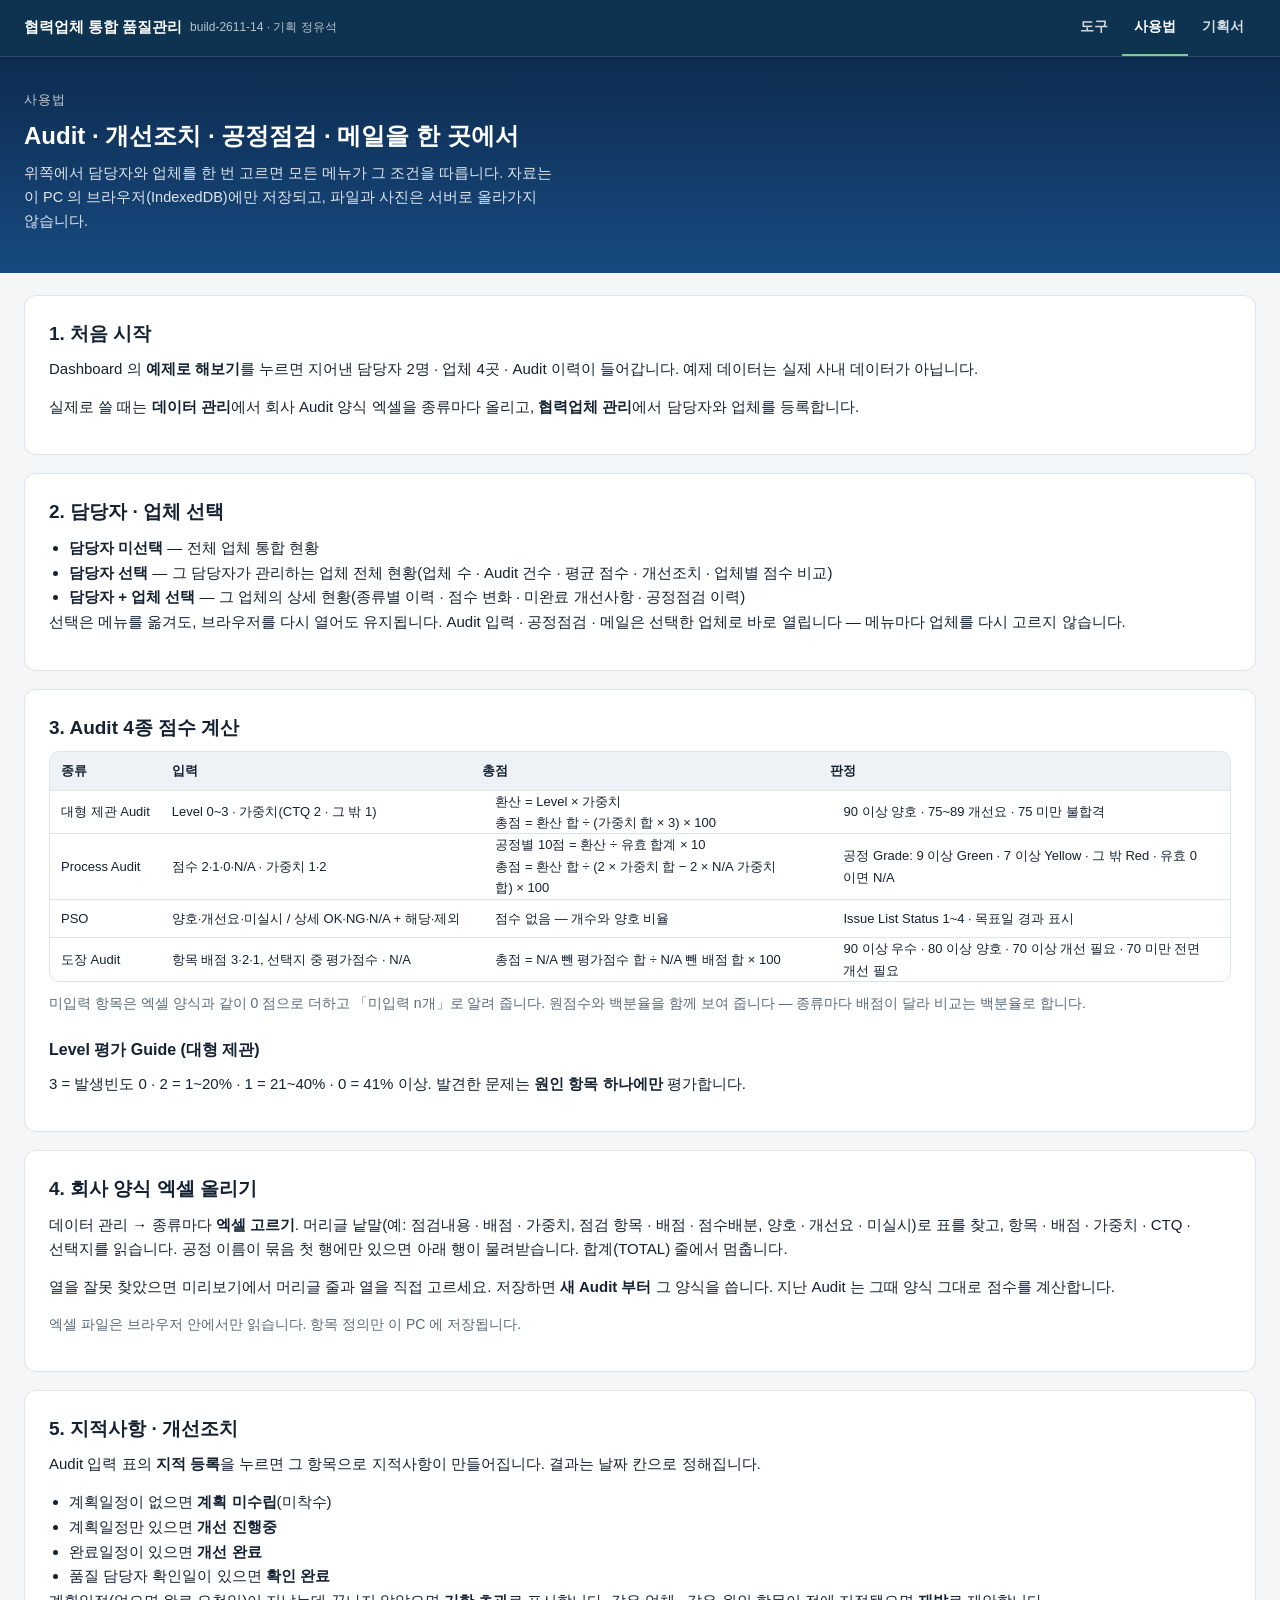
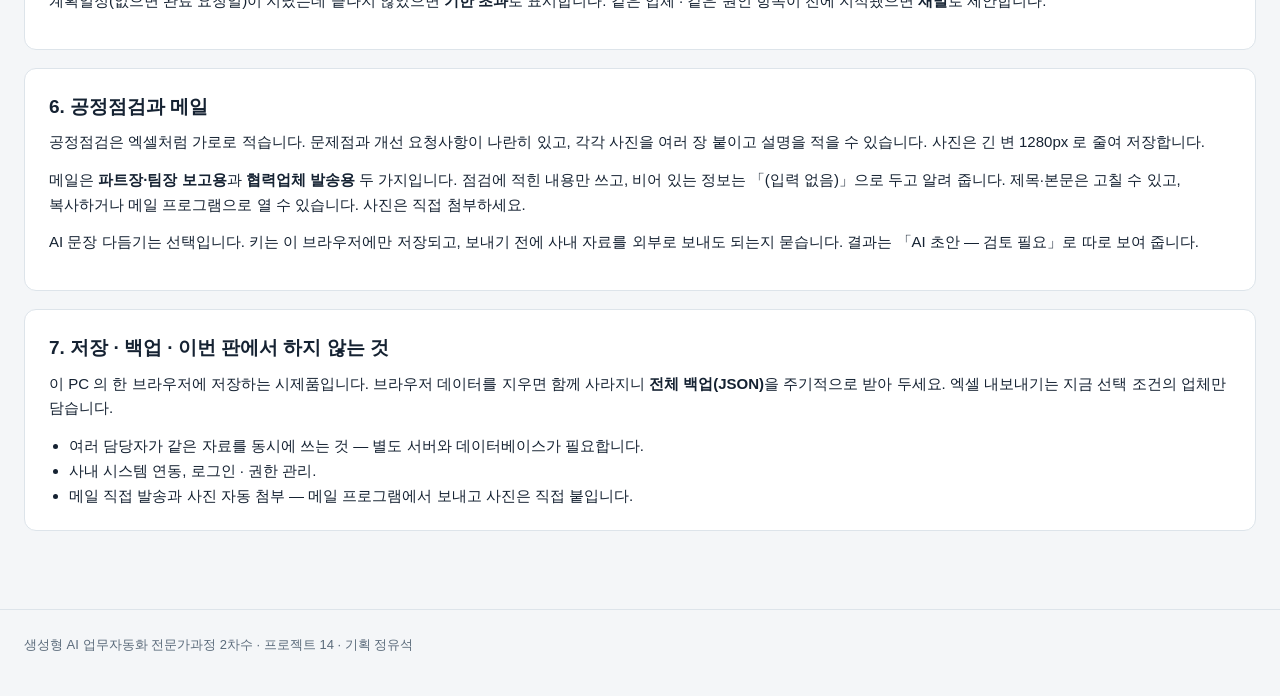
==== guide.html @ 4a18e91e "build-2611-14 임시 배포 Co-Authored-By: Claude Opus 5.5 <noreply@anthropic.com>" ====
<!DOCTYPE html>
<html lang="ko">
<head>
<meta charset="UTF-8">
<meta name="viewport" content="width=device-width, initial-scale=1.0">
<title>사용법 — 협력업체 통합 품질관리</title>
<link rel="icon" href="favicon.svg" type="image/svg+xml">
<link rel="stylesheet" href="css/style.css">
<link rel="stylesheet" href="css/app.css">
</head>
<body>
<nav class="topnav" aria-label="주요 메뉴">
  <div class="topnav-inner">
    <a class="topnav-brand" href="index.html">협력업체 통합 품질관리 <small>build-2611-14 · 기획 정유석</small></a>
    <ul class="topnav-links">
      <li><a href="index.html">도구</a></li>
      <li><a href="guide.html" class="active" aria-current="page">사용법</a></li>
      <li><a href="plan.html">기획서</a></li>
    </ul>
  </div>
</nav>
<header class="hero"><div class="wrap">
  <div class="eyebrow">사용법</div>
  <h1>Audit · 개선조치 · 공정점검 · 메일을 한 곳에서</h1>
  <p>위쪽에서 담당자와 업체를 한 번 고르면 모든 메뉴가 그 조건을 따릅니다.
  자료는 이 PC 의 브라우저(IndexedDB)에만 저장되고, 파일과 사진은 서버로 올라가지 않습니다.</p>
</div></header>
<main><div class="wrap">
<div class="card">
  <h2 style="margin-top:0">1. 처음 시작</h2>
  <p>Dashboard 의 <b>예제로 해보기</b>를 누르면 지어낸 담당자 2명 · 업체 4곳 · Audit 이력이 들어갑니다. 예제 데이터는 실제 사내 데이터가 아닙니다.</p>
  <p>실제로 쓸 때는 <b>데이터 관리</b>에서 회사 Audit 양식 엑셀을 종류마다 올리고, <b>협력업체 관리</b>에서 담당자와 업체를 등록합니다.</p>
</div>
<div class="card">
  <h2 style="margin-top:0">2. 담당자 · 업체 선택</h2>
  <ul style="margin-left:20px">
    <li><b>담당자 미선택</b> — 전체 업체 통합 현황</li>
    <li><b>담당자 선택</b> — 그 담당자가 관리하는 업체 전체 현황(업체 수 · Audit 건수 · 평균 점수 · 개선조치 · 업체별 점수 비교)</li>
    <li><b>담당자 + 업체 선택</b> — 그 업체의 상세 현황(종류별 이력 · 점수 변화 · 미완료 개선사항 · 공정점검 이력)</li>
  </ul>
  <p>선택은 메뉴를 옮겨도, 브라우저를 다시 열어도 유지됩니다. Audit 입력 · 공정점검 · 메일은 선택한 업체로 바로 열립니다 — 메뉴마다 업체를 다시 고르지 않습니다.</p>
</div>
<div class="card">
  <h2 style="margin-top:0">3. Audit 4종 점수 계산</h2>
  <div class="tablewrap"><table>
    <thead><tr><th>종류</th><th>입력</th><th>총점</th><th>판정</th></tr></thead>
    <tbody>
      <tr><td>대형 제관 Audit</td><td>Level 0~3 · 가중치(CTQ 2 · 그 밖 1)</td><td class="wrap">환산 = Level × 가중치<br>총점 = 환산 합 ÷ (가중치 합 × 3) × 100</td><td class="wrap">90 이상 양호 · 75~89 개선요 · 75 미만 불합격</td></tr>
      <tr><td>Process Audit</td><td>점수 2·1·0·N/A · 가중치 1·2</td><td class="wrap">공정별 10점 = 환산 ÷ 유효 합계 × 10<br>총점 = 환산 합 ÷ (2 × 가중치 합 − 2 × N/A 가중치 합) × 100</td><td class="wrap">공정 Grade: 9 이상 Green · 7 이상 Yellow · 그 밖 Red · 유효 0 이면 N/A</td></tr>
      <tr><td>PSO</td><td>양호·개선요·미실시 / 상세 OK·NG·N/A + 해당·제외</td><td class="wrap">점수 없음 — 개수와 양호 비율</td><td class="wrap">Issue List Status 1~4 · 목표일 경과 표시</td></tr>
      <tr><td>도장 Audit</td><td>항목 배점 3·2·1, 선택지 중 평가점수 · N/A</td><td class="wrap">총점 = N/A 뺀 평가점수 합 ÷ N/A 뺀 배점 합 × 100</td><td class="wrap">90 이상 우수 · 80 이상 양호 · 70 이상 개선 필요 · 70 미만 전면 개선 필요</td></tr>
    </tbody>
  </table></div>
  <p class="sub" style="margin-top:10px">미입력 항목은 엑셀 양식과 같이 0 점으로 더하고 「미입력 n개」로 알려 줍니다. 원점수와 백분율을 함께 보여 줍니다 — 종류마다 배점이 달라 비교는 백분율로 합니다.</p>
  <h3>Level 평가 Guide (대형 제관)</h3>
  <p>3 = 발생빈도 0 · 2 = 1~20% · 1 = 21~40% · 0 = 41% 이상. 발견한 문제는 <b>원인 항목 하나에만</b> 평가합니다.</p>
</div>
<div class="card">
  <h2 style="margin-top:0">4. 회사 양식 엑셀 올리기</h2>
  <p>데이터 관리 → 종류마다 <b>엑셀 고르기</b>. 머리글 낱말(예: 점검내용 · 배점 · 가중치, 점검 항목 · 배점 · 점수배분, 양호 · 개선요 · 미실시)로 표를 찾고,
  항목 · 배점 · 가중치 · CTQ · 선택지를 읽습니다. 공정 이름이 묶음 첫 행에만 있으면 아래 행이 물려받습니다. 합계(TOTAL) 줄에서 멈춥니다.</p>
  <p>열을 잘못 찾았으면 미리보기에서 머리글 줄과 열을 직접 고르세요. 저장하면 <b>새 Audit 부터</b> 그 양식을 씁니다. 지난 Audit 는 그때 양식 그대로 점수를 계산합니다.</p>
  <p class="sub">엑셀 파일은 브라우저 안에서만 읽습니다. 항목 정의만 이 PC 에 저장됩니다.</p>
</div>
<div class="card">
  <h2 style="margin-top:0">5. 지적사항 · 개선조치</h2>
  <p>Audit 입력 표의 <b>지적 등록</b>을 누르면 그 항목으로 지적사항이 만들어집니다. 결과는 날짜 칸으로 정해집니다.</p>
  <ul style="margin-left:20px">
    <li>계획일정이 없으면 <b>계획 미수립</b>(미착수)</li>
    <li>계획일정만 있으면 <b>개선 진행중</b></li>
    <li>완료일정이 있으면 <b>개선 완료</b></li>
    <li>품질 담당자 확인일이 있으면 <b>확인 완료</b></li>
  </ul>
  <p>계획일정(없으면 완료 요청일)이 지났는데 끝나지 않았으면 <b>기한 초과</b>로 표시합니다. 같은 업체 · 같은 원인 항목이 전에 지적됐으면 <b>재발</b>로 제안합니다.</p>
</div>
<div class="card">
  <h2 style="margin-top:0">6. 공정점검과 메일</h2>
  <p>공정점검은 엑셀처럼 가로로 적습니다. 문제점과 개선 요청사항이 나란히 있고, 각각 사진을 여러 장 붙이고 설명을 적을 수 있습니다. 사진은 긴 변 1280px 로 줄여 저장합니다.</p>
  <p>메일은 <b>파트장·팀장 보고용</b>과 <b>협력업체 발송용</b> 두 가지입니다. 점검에 적힌 내용만 쓰고, 비어 있는 정보는 「(입력 없음)」으로 두고 알려 줍니다.
  제목·본문은 고칠 수 있고, 복사하거나 메일 프로그램으로 열 수 있습니다. 사진은 직접 첨부하세요.</p>
  <p>AI 문장 다듬기는 선택입니다. 키는 이 브라우저에만 저장되고, 보내기 전에 사내 자료를 외부로 보내도 되는지 묻습니다. 결과는 「AI 초안 — 검토 필요」로 따로 보여 줍니다.</p>
</div>
<div class="card">
  <h2 style="margin-top:0">7. 저장 · 백업 · 이번 판에서 하지 않는 것</h2>
  <p>이 PC 의 한 브라우저에 저장하는 시제품입니다. 브라우저 데이터를 지우면 함께 사라지니 <b>전체 백업(JSON)</b>을 주기적으로 받아 두세요. 엑셀 내보내기는 지금 선택 조건의 업체만 담습니다.</p>
  <ul style="margin-left:20px">
    <li>여러 담당자가 같은 자료를 동시에 쓰는 것 — 별도 서버와 데이터베이스가 필요합니다.</li>
    <li>사내 시스템 연동, 로그인 · 권한 관리.</li>
    <li>메일 직접 발송과 사진 자동 첨부 — 메일 프로그램에서 보내고 사진은 직접 붙입니다.</li>
  </ul>
</div>
</div></main>
<footer><div class="wrap">생성형 AI 업무자동화 전문가과정 2차수 · 프로젝트 14 · 기획 정유석</div></footer>
</body>
</html>
---- css/style.css ----
:root{
  --bg:#f4f6f8; --card:#fff; --ink:#152232; --sub:#5b6b7b; --line:#dde4ea;
  --brand:#154b6e; --brand-deep:#0d3350; --accent:#0b6e99;
  --ok:#0a6045; --warn:#7a4f00; --danger:#c8341f;
  --wrap:1320px; --pad:24px;
}
@media (max-width:640px){ :root{ --pad:16px; } }
*{box-sizing:border-box; margin:0; padding:0;}
html,body{background:var(--bg); color:var(--ink);
  font-family:"Pretendard","Apple SD Gothic Neo","Malgun Gothic",sans-serif;}
body{font-size:15px; line-height:1.65; word-break:keep-all; overflow-wrap:break-word;}

/* 상단 바는 고정 — 표를 아래로 훑는 동안에도 조작부가 보여야 한다.
   sticky 가 아니라 fixed 다: 조상에 overflow 가 걸리면 sticky 는 조용히 죽는다. */
.topnav{position:fixed; top:0; left:0; right:0; z-index:40;
  background:var(--brand-deep); border-bottom:1px solid rgba(255,255,255,.12);}
.topnav-inner{display:flex; align-items:center; justify-content:space-between;
  gap:20px; max-width:var(--wrap); margin:0 auto; padding:0 var(--pad); min-height:56px;}
.topnav-brand{display:flex; align-items:center; min-height:56px; color:#fff;
  font-weight:750; font-size:14.5px; text-decoration:none; white-space:nowrap;}
.topnav-brand small{font-weight:400; opacity:.7; font-size:12px; margin-left:8px;}
.topnav-links{display:flex; align-items:center; gap:2px; list-style:none; margin:0; padding:0;
  overflow-x:auto; scrollbar-width:none;}
.topnav-links::-webkit-scrollbar{display:none;}
.topnav-links a{display:flex; align-items:center; min-height:56px; padding:0 12px;
  color:rgba(255,255,255,.82); text-decoration:none; font-size:13.5px; font-weight:600;
  white-space:nowrap; border-bottom:2px solid transparent;}
.topnav-links a:hover{color:#fff;}
.topnav-links a.active{color:#fff; border-bottom-color:#7ec8a0;}
@media (max-width:860px){
  .topnav-inner{gap:10px; padding:0 14px; min-height:52px;}
  .topnav-brand{min-height:52px; font-size:13.5px;} .topnav-brand small{display:none;}
  .topnav-links a{min-height:52px; padding:0 9px; font-size:13px;}
}

.hero{background:linear-gradient(180deg,var(--brand-deep),var(--brand)); color:#fff;
  padding:52px 0 38px; margin-top:56px;}
@media (max-width:860px){ .hero{margin-top:52px; padding:38px 0 28px;} }
.hero .eyebrow{font-size:12.5px; letter-spacing:.08em; opacity:.75; margin-bottom:9px;}
.hero h1{font-size:27px; line-height:1.3; font-weight:750; margin-bottom:11px;}
.hero p{max-width:66ch; color:rgba(255,255,255,.86); font-size:14.5px;}
main{padding:34px 0 60px;}
.wrap{max-width:var(--wrap); margin:0 auto; padding:0 var(--pad);}

h2{font-size:19px; font-weight:700; margin:32px 0 8px;}
main > .wrap > :first-child{margin-top:0;}
p{margin:0 0 13px;} .sub{color:var(--sub); font-size:14px;}
code{font-family:ui-monospace,SFMono-Regular,Menlo,monospace; font-size:.92em;
  background:#eef2f6; border-radius:4px; padding:1px 5px;}

.card{background:var(--card); border:1px solid var(--line); border-radius:12px;
  padding:22px 24px; margin-bottom:18px;}
.drop{display:block; border:2px dashed #93a7bd; border-radius:12px; background:#fbfdff;
  padding:30px 20px; text-align:center; cursor:pointer; transition:border-color .15s,background .15s;}
.drop:hover,.drop.over{border-color:var(--accent); background:#f0f8fc;}
.drop b{display:block; font-size:15.5px; margin-bottom:5px;}
.drop span{color:var(--sub); font-size:13.5px;}
input[type=file]{display:none;}

.btn{display:inline-flex; align-items:center; justify-content:center; gap:6px;
  min-height:42px; padding:0 18px; border-radius:9px; border:1px solid var(--line);
  background:#fff; color:var(--ink); font-size:14px; font-weight:650; cursor:pointer;}
.btn:hover{border-color:#9fb2c4;}
.btn.primary{background:var(--brand); border-color:var(--brand); color:#fff;}
.btn.primary:hover{background:var(--brand-deep);}
.btn.green{background:var(--ok); border-color:var(--ok); color:#fff;}
.btn:disabled{opacity:.45; cursor:not-allowed;}
.btnrow{display:flex; flex-wrap:wrap; gap:8px; margin-top:14px;}

.note{border-left:4px solid var(--accent); background:#eef6fa; color:#0b3a4f;
  padding:13px 15px; border-radius:8px; font-size:14px; margin:14px 0;}
.warn{border-left:4px solid var(--danger); background:#fdeae7; color:#7a1a0c;
  padding:13px 15px; border-radius:8px; font-size:14px; margin:14px 0;}
.ok{border-left:4px solid var(--ok); background:#e9f6f0; color:#08422a;
  padding:13px 15px; border-radius:8px; font-size:14px; margin:14px 0;}

.tablewrap{overflow-x:auto; border:1px solid var(--line); border-radius:10px; background:#fff; max-height:70vh;}
table{border-collapse:collapse; width:100%; font-size:13px;}
th,td{border-bottom:1px solid var(--line); padding:8px 11px; text-align:left; white-space:nowrap;}
th{background:#eef2f6; font-weight:700; position:sticky; top:0; z-index:1;}
tr:last-child td{border-bottom:0;}
td.num{text-align:right; font-variant-numeric:tabular-nums;}
td.mono{font-family:ui-monospace,SFMono-Regular,Menlo,monospace;}
tr.flag td{background:#fdf3f1;}
/* 계산으로 채운 값은 문서에 적혀 있던 값과 **신뢰도가 다르다.**
   같은 모양으로 두면 사람이 구분하지 못한 채 그대로 믿게 된다. */
td .calc{display:inline-block; margin-left:5px; font-size:10.5px; font-weight:700;
  color:#0b3a4f; background:#dceaf3; border-radius:4px; padding:1px 5px; vertical-align:middle;}
.rev{color:var(--danger); font-weight:650; white-space:normal; min-width:240px;}

.filelist{margin:13px 0 0; padding:0; list-style:none; font-size:13.5px;}
.filelist li{padding:6px 0; border-bottom:1px solid var(--line); color:var(--sub);
  display:flex; justify-content:space-between; gap:10px;}
.filelist li:last-child{border-bottom:0;}
.stats{display:flex; flex-wrap:wrap; gap:10px; margin:14px 0 0;}
.stat{background:#eef2f6; border-radius:9px; padding:9px 14px; font-size:13.5px;}
.stat b{font-size:17px; display:block; font-variant-numeric:tabular-nums;}
footer{border-top:1px solid var(--line); padding:24px 0 40px; color:var(--sub); font-size:13px;}
---- css/app.css ----
/* 이 앱 전용 — 공통 style.css 뒤에 읽는다 */
[hidden]{display:none !important;}
:root{ --navy:#0d2b4e; --blue:#1d5fa8; --blue-l:#e8f0fa; }
.hero{padding:34px 0 26px; background:linear-gradient(180deg,var(--navy),#174a80);}
.hero h1{font-size:24px;}
h3{font-size:16px; font-weight:700; margin:22px 0 8px;}
h3 small{font-weight:400; font-size:12.5px; margin-left:6px; color:var(--sub);}
.btn.sm{min-height:34px; padding:0 12px; font-size:13px;}
.btn.xs{min-height:28px; padding:0 9px; font-size:12px; border-radius:7px;}
.btn.danger{color:var(--danger); border-color:#efc4bc;}
.btn.on{background:var(--blue); border-color:var(--blue); color:#fff;}
.btnrow.tight{margin-top:0; margin-bottom:8px;}
main{padding-top:22px;}

/* 사이드바 + 본문 */
.app{display:grid; grid-template-columns:220px minmax(0,1fr); gap:18px; align-items:start;}
.side{position:sticky; top:72px; background:var(--navy); border-radius:12px; padding:10px 8px 12px; color:#fff;}
.side ul{list-style:none;}
.side a{display:block; color:rgba(255,255,255,.84); text-decoration:none; padding:8px 12px; border-radius:8px; font-size:14px; font-weight:600;}
.side a.sub{padding-left:24px; font-weight:500; font-size:13.5px;}
.side a:hover{background:rgba(255,255,255,.08); color:#fff;}
.side a.active{background:#fff; color:var(--navy);}
.side .grp{font-size:12px; opacity:.6; padding:10px 12px 2px;}
.side-note{font-size:12px; opacity:.7; padding:12px 10px 0; margin:0; line-height:1.5;}
@media (max-width:900px){
  .app{grid-template-columns:minmax(0,1fr);}
  .side{position:static; padding:6px;}
  .side ul{display:flex; overflow-x:auto; gap:2px; scrollbar-width:thin;}
  .side a,.side a.sub{white-space:nowrap; padding:8px 10px; font-size:13px;}
  .side .grp,.side-note{display:none;}
}
.panel{min-width:0;}
.selbar{display:flex; flex-wrap:wrap; align-items:flex-end; gap:10px 14px; background:#fff; border:1px solid var(--line); border-left:5px solid var(--blue);
  border-radius:12px; padding:12px 16px; margin-bottom:14px;}
.selbar label{display:flex; flex-direction:column; gap:3px; font-size:12.5px; color:var(--sub); min-width:0;}
.selbar select{font:inherit; font-size:14px; padding:6px 8px; border:1px solid var(--line); border-radius:7px; min-width:170px; max-width:100%;}
.mode{align-self:center; font-size:13px; font-weight:700; color:var(--blue); background:var(--blue-l); border-radius:20px; padding:4px 12px;}
.saved{align-self:center; margin-left:auto; font-size:12px; color:var(--sub);}
@media (max-width:640px){ .selbar select{min-width:0; width:100%;} .selbar label{flex:1 1 140px;} .saved{margin-left:0;} }

.card h2:first-child{margin-top:0;}
.head{display:flex; flex-wrap:wrap; align-items:center; justify-content:space-between; gap:8px 12px; margin-bottom:6px;}
.head h2{margin:0;}
.stats{display:grid; grid-template-columns:repeat(auto-fill,minmax(min(140px,100%),1fr)); gap:10px;}
.stat.bad b{color:var(--danger);} .stat.good b{color:var(--ok);}
.stat small{color:var(--sub); font-size:12px;}

/* 판정 꼬리표 */
.tag{display:inline-block; font-size:12px; font-weight:700; border-radius:5px; padding:1px 7px; white-space:nowrap; background:#eef2f6; color:#33475b;}
.tag.ok{background:#dcefe5; color:#08422a;}
/* 공통 style.css 의 .ok · .warn 알림 상자 규칙(왼쪽 띠 · 여백)이 꼬리표에 묻지 않게 */
.tag.ok,.tag.bad{border-left:0; margin:0; padding:1px 7px; border-radius:5px; font-size:12px;} .tag.mid{background:#fdf0d5; color:#6b4500;} .tag.bad{background:#fbdcd5; color:#7a1a0c;}
.tag.blue{background:var(--blue-l); color:#123f73;}
.tag.calc{background:#dceaf3; color:#0b3a4f; font-size:10.5px;}
.up{color:var(--ok); font-weight:700;} .down{color:var(--danger); font-weight:700;}

/* 표 */
.tablewrap{margin-top:6px;}
td.wrap,th.wrap{white-space:normal; min-width:200px;}
td.wide{white-space:normal; min-width:260px;}
td.num,th.num{text-align:right; font-variant-numeric:tabular-nums;}
tr.click{cursor:pointer;} tr.click:hover td{background:#f2f7fb;} tr.sel td{background:#e6effa;}
tr.over td{background:#fdf3f1;}
td.rep{color:#9aa9b8;}
table input,table select,table textarea{font:inherit; font-size:13px; border:1px solid var(--line); border-radius:6px; padding:4px 6px; background:#fff; max-width:100%;}
table textarea{width:100%; min-width:150px; min-height:52px; resize:vertical;}
table input[type=text]{min-width:120px;}
.form{display:grid; grid-template-columns:repeat(auto-fill,minmax(min(200px,100%),1fr)); gap:10px 14px; align-items:end; margin:10px 0;}
.form label{display:flex; flex-direction:column; gap:4px; font-size:13px; color:var(--sub); min-width:0;}
.form input,.form select,.form textarea{font:inherit; font-size:14px; padding:6px 8px; border:1px solid var(--line); border-radius:7px; background:#fff; width:100%;}
.form .span2{grid-column:span 2;} .form .full{grid-column:1/-1;}
@media (max-width:640px){ .form .span2{grid-column:1/-1;} }
textarea.big{width:100%; min-height:90px; font:inherit; font-size:14px; padding:8px 10px; border:1px solid var(--line); border-radius:8px; resize:vertical;}
textarea.mail{min-height:380px; font-family:ui-monospace,SFMono-Regular,Menlo,monospace; font-size:13px; line-height:1.55;}

/* Audit 입력 */
.edit-grid{display:grid; grid-template-columns:minmax(0,1fr) 300px; gap:16px; align-items:start;}
@media (max-width:1100px){ .edit-grid{grid-template-columns:minmax(0,1fr);} }
.sumbox{position:sticky; top:72px; border:1px solid var(--line); border-radius:12px; padding:14px 16px; background:#fbfdff;}
@media (max-width:1100px){ .sumbox{position:static;} }
.sumbox .big{font-size:30px; font-weight:800; font-variant-numeric:tabular-nums; line-height:1.2;}
.sumbox .row{display:flex; justify-content:space-between; gap:8px; font-size:13.5px; padding:3px 0; border-bottom:1px dashed var(--line);}
.guide{font-size:13px;} .guide td,.guide th{padding:5px 9px;}
.ctq{display:inline-block; font-size:10.5px; font-weight:800; color:#fff; background:var(--blue); border-radius:4px; padding:0 5px; margin-left:4px;}

/* 사진 */
.photos{display:flex; flex-wrap:wrap; gap:6px; min-width:170px; align-items:flex-start;}
.ph{width:84px; display:flex; flex-direction:column; gap:3px; position:relative;}
.ph img{width:84px; height:60px; object-fit:cover; border-radius:6px; border:1px solid var(--line); background:#f4f6f8; cursor:zoom-in;}
.ph input{width:84px; min-width:0 !important; font-size:11.5px; padding:2px 4px;}
.ph .x{position:absolute; top:-6px; right:-6px; width:20px; height:20px; border-radius:50%; border:0; background:#c8341f; color:#fff; font-size:12px; line-height:20px; cursor:pointer; padding:0;}
.addph{display:inline-flex; align-items:center; justify-content:center; width:84px; height:60px; border:1.5px dashed #93a7bd; border-radius:6px; font-size:12px; color:var(--sub); cursor:pointer; background:#fbfdff;}
.insp td{vertical-align:top;}
.insp td.pair{background:#fbfcfe;}
.zoom{position:fixed; inset:0; background:rgba(10,20,35,.82); z-index:80; display:flex; align-items:center; justify-content:center; padding:20px; cursor:zoom-out;}
.zoom img{max-width:100%; max-height:100%; border-radius:8px; background:#fff;}

/* 그래프 */
.chart svg{width:100%; height:auto; display:block; background:#fff; border:1px solid var(--line); border-radius:10px;}
.charts{display:grid; gap:14px 18px; grid-template-columns:repeat(auto-fit,minmax(min(420px,100%),1fr));}
.charts > div{min-width:0;}
svg .grid{stroke:#e6ebf0;} svg .ax{font-size:11px; fill:#5b6b7b;} svg .axt{font-size:12px; fill:#152232;}
svg .ref{stroke:#c8341f; stroke-dasharray:5 4; stroke-width:1.2;} svg .ref.g{stroke:#0a6045;}
svg polyline{fill:none; stroke-width:2.4;}
svg .kC{fill:#1d5fa8; stroke:#1d5fa8;} svg .kA{fill:#0d2b4e; stroke:#0d2b4e;} svg .kD{fill:#d9822b; stroke:#d9822b;}
svg polyline.kC,svg polyline.kA,svg polyline.kD{fill:none;}
.legend{display:flex; flex-wrap:wrap; gap:6px 14px; align-items:center; font-size:12.5px; color:var(--sub); margin-top:6px;}
.legend i{display:inline-block; width:12px; height:12px; border-radius:3px; margin-right:5px; vertical-align:-1px;}
.legend i.kC{background:#1d5fa8;} .legend i.kA{background:#0d2b4e;} .legend i.kD{background:#d9822b;}

.empty{text-align:center; padding:34px 16px;}
.empty .btnrow{justify-content:center;}
.pill{display:inline-block; font-size:12px; color:var(--sub); background:#eef2f6; border-radius:20px; padding:2px 10px; margin:2px 4px 2px 0;}
.log{list-style:none; font-size:13px; margin:6px 0;} .log li{padding:4px 0; border-bottom:1px dashed var(--line);}
.ai-box{border:1px dashed #93a7bd; border-radius:10px; padding:10px 14px; margin-top:12px; font-size:13.5px;}
.toast{position:fixed; left:50%; bottom:24px; transform:translateX(-50%); background:var(--navy); color:#fff; padding:10px 18px; border-radius:10px; font-size:14px; z-index:90; max-width:90vw;}
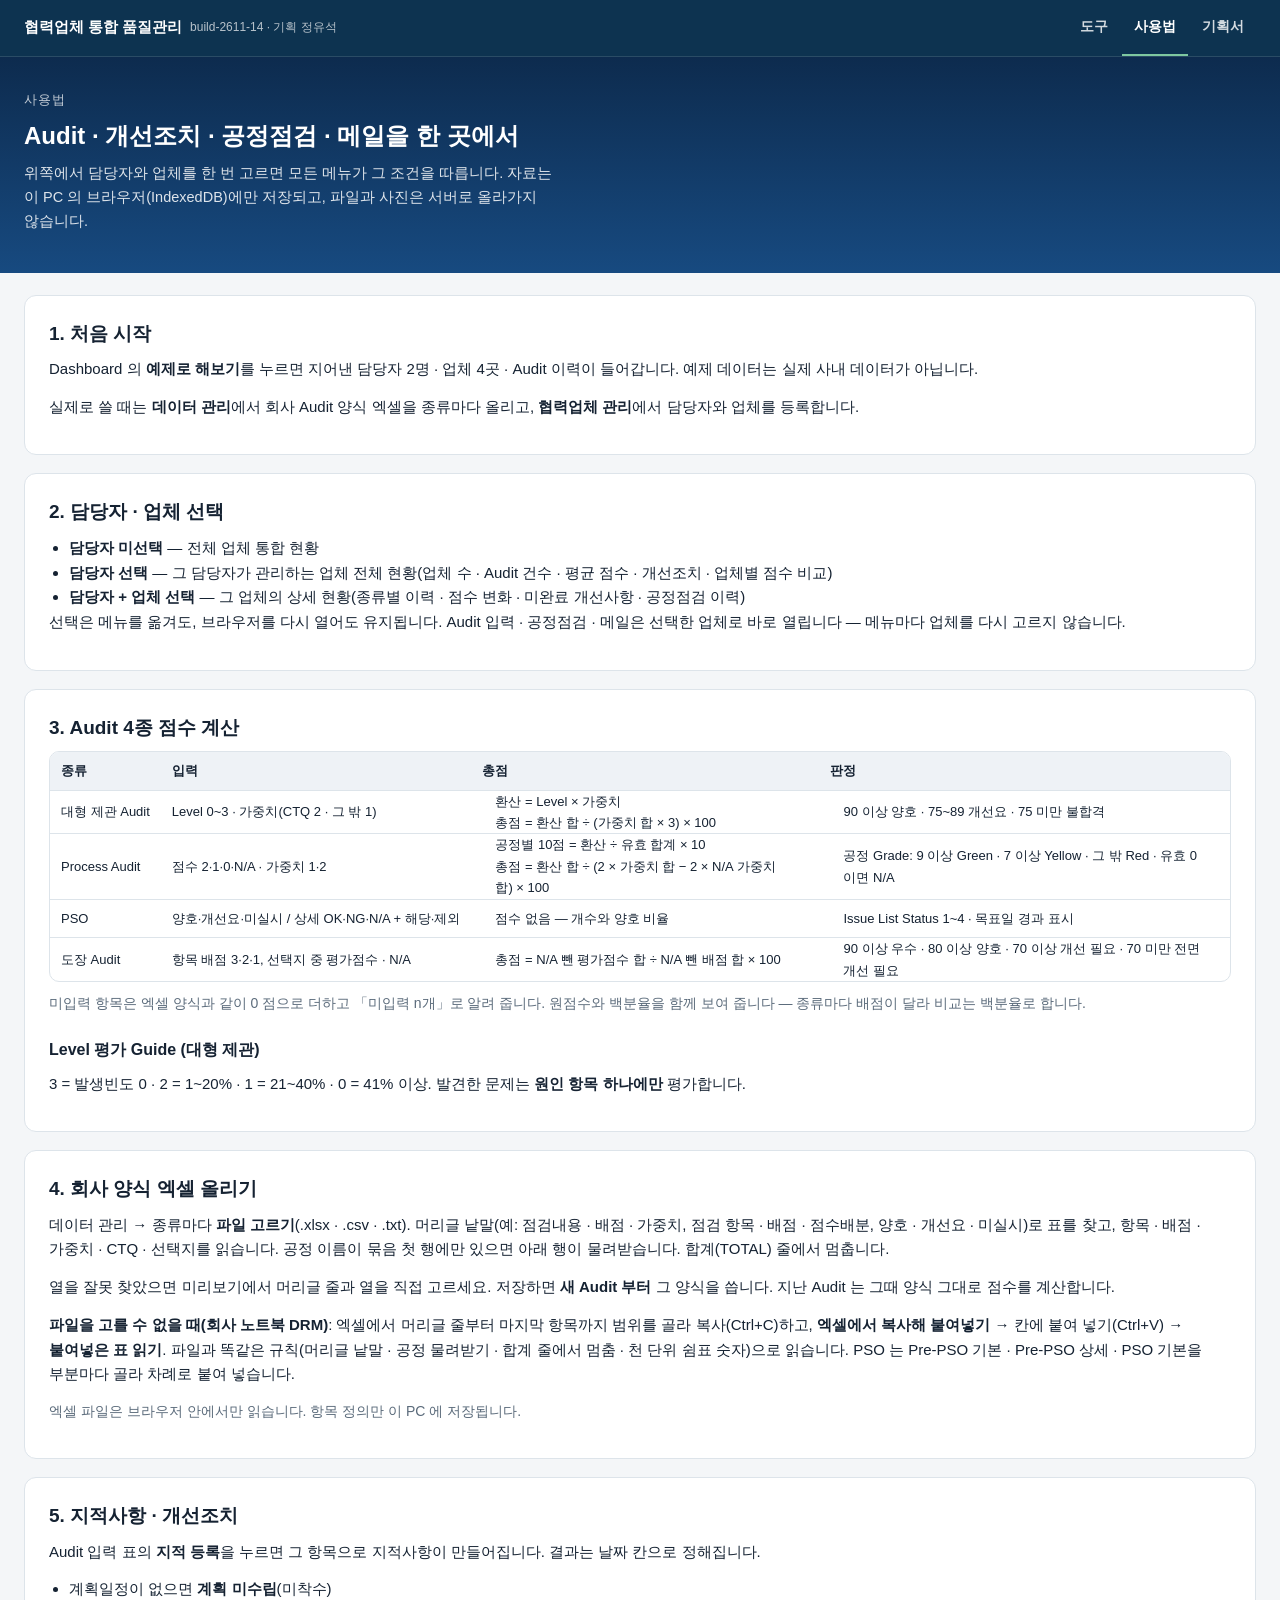
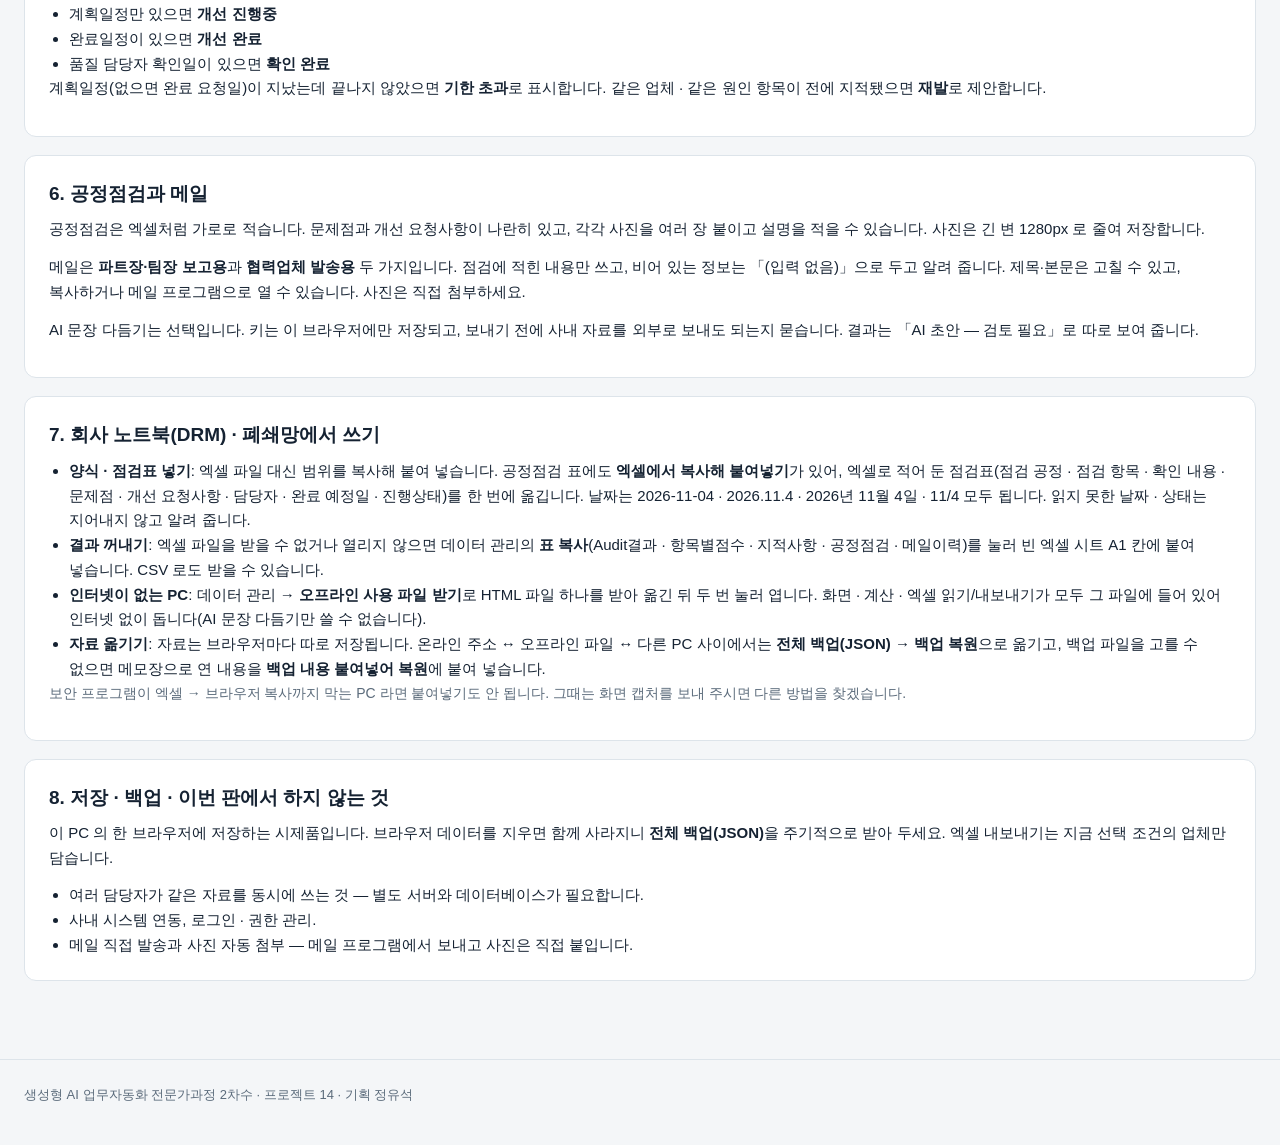
==== commit a099f1d5: "v1.1 — 엑셀 붙여넣기 · CSV · 표 복사 · 오프라인 사용 파일 Co-Authored-By: Claude Opus 5.5 <noreply@anthropic.com>" ====
--- a/guide.html
+++ b/guide.html
@@ -57,9 +57,10 @@
 </div>
 <div class="card">
   <h2 style="margin-top:0">4. 회사 양식 엑셀 올리기</h2>
-  <p>데이터 관리 → 종류마다 <b>엑셀 고르기</b>. 머리글 낱말(예: 점검내용 · 배점 · 가중치, 점검 항목 · 배점 · 점수배분, 양호 · 개선요 · 미실시)로 표를 찾고,
+  <p>데이터 관리 → 종류마다 <b>파일 고르기</b>(.xlsx · .csv · .txt). 머리글 낱말(예: 점검내용 · 배점 · 가중치, 점검 항목 · 배점 · 점수배분, 양호 · 개선요 · 미실시)로 표를 찾고,
   항목 · 배점 · 가중치 · CTQ · 선택지를 읽습니다. 공정 이름이 묶음 첫 행에만 있으면 아래 행이 물려받습니다. 합계(TOTAL) 줄에서 멈춥니다.</p>
   <p>열을 잘못 찾았으면 미리보기에서 머리글 줄과 열을 직접 고르세요. 저장하면 <b>새 Audit 부터</b> 그 양식을 씁니다. 지난 Audit 는 그때 양식 그대로 점수를 계산합니다.</p>
+  <p><b>파일을 고를 수 없을 때(회사 노트북 DRM)</b>: 엑셀에서 머리글 줄부터 마지막 항목까지 범위를 골라 복사(Ctrl+C)하고, <b>엑셀에서 복사해 붙여넣기</b> → 칸에 붙여 넣기(Ctrl+V) → <b>붙여넣은 표 읽기</b>. 파일과 똑같은 규칙(머리글 낱말 · 공정 물려받기 · 합계 줄에서 멈춤 · 천 단위 쉼표 숫자)으로 읽습니다. PSO 는 Pre-PSO 기본 · Pre-PSO 상세 · PSO 기본을 부분마다 골라 차례로 붙여 넣습니다.</p>
   <p class="sub">엑셀 파일은 브라우저 안에서만 읽습니다. 항목 정의만 이 PC 에 저장됩니다.</p>
 </div>
 <div class="card">
@@ -81,7 +82,17 @@
   <p>AI 문장 다듬기는 선택입니다. 키는 이 브라우저에만 저장되고, 보내기 전에 사내 자료를 외부로 보내도 되는지 묻습니다. 결과는 「AI 초안 — 검토 필요」로 따로 보여 줍니다.</p>
 </div>
 <div class="card">
-  <h2 style="margin-top:0">7. 저장 · 백업 · 이번 판에서 하지 않는 것</h2>
+  <h2 style="margin-top:0">7. 회사 노트북(DRM) · 폐쇄망에서 쓰기</h2>
+  <ul style="margin-left:20px">
+    <li><b>양식 · 점검표 넣기</b>: 엑셀 파일 대신 범위를 복사해 붙여 넣습니다. 공정점검 표에도 <b>엑셀에서 복사해 붙여넣기</b>가 있어, 엑셀로 적어 둔 점검표(점검 공정 · 점검 항목 · 확인 내용 · 문제점 · 개선 요청사항 · 담당자 · 완료 예정일 · 진행상태)를 한 번에 옮깁니다. 날짜는 2026-11-04 · 2026.11.4 · 2026년 11월 4일 · 11/4 모두 됩니다. 읽지 못한 날짜 · 상태는 지어내지 않고 알려 줍니다.</li>
+    <li><b>결과 꺼내기</b>: 엑셀 파일을 받을 수 없거나 열리지 않으면 데이터 관리의 <b>표 복사</b>(Audit결과 · 항목별점수 · 지적사항 · 공정점검 · 메일이력)를 눌러 빈 엑셀 시트 A1 칸에 붙여 넣습니다. CSV 로도 받을 수 있습니다.</li>
+    <li><b>인터넷이 없는 PC</b>: 데이터 관리 → <b>오프라인 사용 파일 받기</b>로 HTML 파일 하나를 받아 옮긴 뒤 두 번 눌러 엽니다. 화면 · 계산 · 엑셀 읽기/내보내기가 모두 그 파일에 들어 있어 인터넷 없이 돕니다(AI 문장 다듬기만 쓸 수 없습니다).</li>
+    <li><b>자료 옮기기</b>: 자료는 브라우저마다 따로 저장됩니다. 온라인 주소 ↔ 오프라인 파일 ↔ 다른 PC 사이에서는 <b>전체 백업(JSON)</b> → <b>백업 복원</b>으로 옮기고, 백업 파일을 고를 수 없으면 메모장으로 연 내용을 <b>백업 내용 붙여넣어 복원</b>에 붙여 넣습니다.</li>
+  </ul>
+  <p class="sub">보안 프로그램이 엑셀 → 브라우저 복사까지 막는 PC 라면 붙여넣기도 안 됩니다. 그때는 화면 캡처를 보내 주시면 다른 방법을 찾겠습니다.</p>
+</div>
+<div class="card">
+  <h2 style="margin-top:0">8. 저장 · 백업 · 이번 판에서 하지 않는 것</h2>
   <p>이 PC 의 한 브라우저에 저장하는 시제품입니다. 브라우저 데이터를 지우면 함께 사라지니 <b>전체 백업(JSON)</b>을 주기적으로 받아 두세요. 엑셀 내보내기는 지금 선택 조건의 업체만 담습니다.</p>
   <ul style="margin-left:20px">
     <li>여러 담당자가 같은 자료를 동시에 쓰는 것 — 별도 서버와 데이터베이스가 필요합니다.</li>
--- a/css/app.css
+++ b/css/app.css
@@ -114,3 +114,10 @@
 .log{list-style:none; font-size:13px; margin:6px 0;} .log li{padding:4px 0; border-bottom:1px dashed var(--line);}
 .ai-box{border:1px dashed #93a7bd; border-radius:10px; padding:10px 14px; margin-top:12px; font-size:13.5px;}
 .toast{position:fixed; left:50%; bottom:24px; transform:translateX(-50%); background:var(--navy); color:#fff; padding:10px 18px; border-radius:10px; font-size:14px; z-index:90; max-width:90vw;}
+
+/* 엑셀에서 복사해 붙여넣기 · 오프라인 (v1.1) */
+.card.inner{background:#f6f9fc; box-shadow:none; margin:12px 0;}
+.card.inner h3{margin-top:0;}
+textarea.paste{width:100%; box-sizing:border-box; font-family:ui-monospace,SFMono-Regular,Menlo,monospace; font-size:12.5px; line-height:1.45; white-space:pre; overflow:auto; tab-size:12;}
+.card.inner ol.sub{margin:4px 0 8px 1.2em; padding:0;}
+#copy-tables .btn{white-space:nowrap;}
